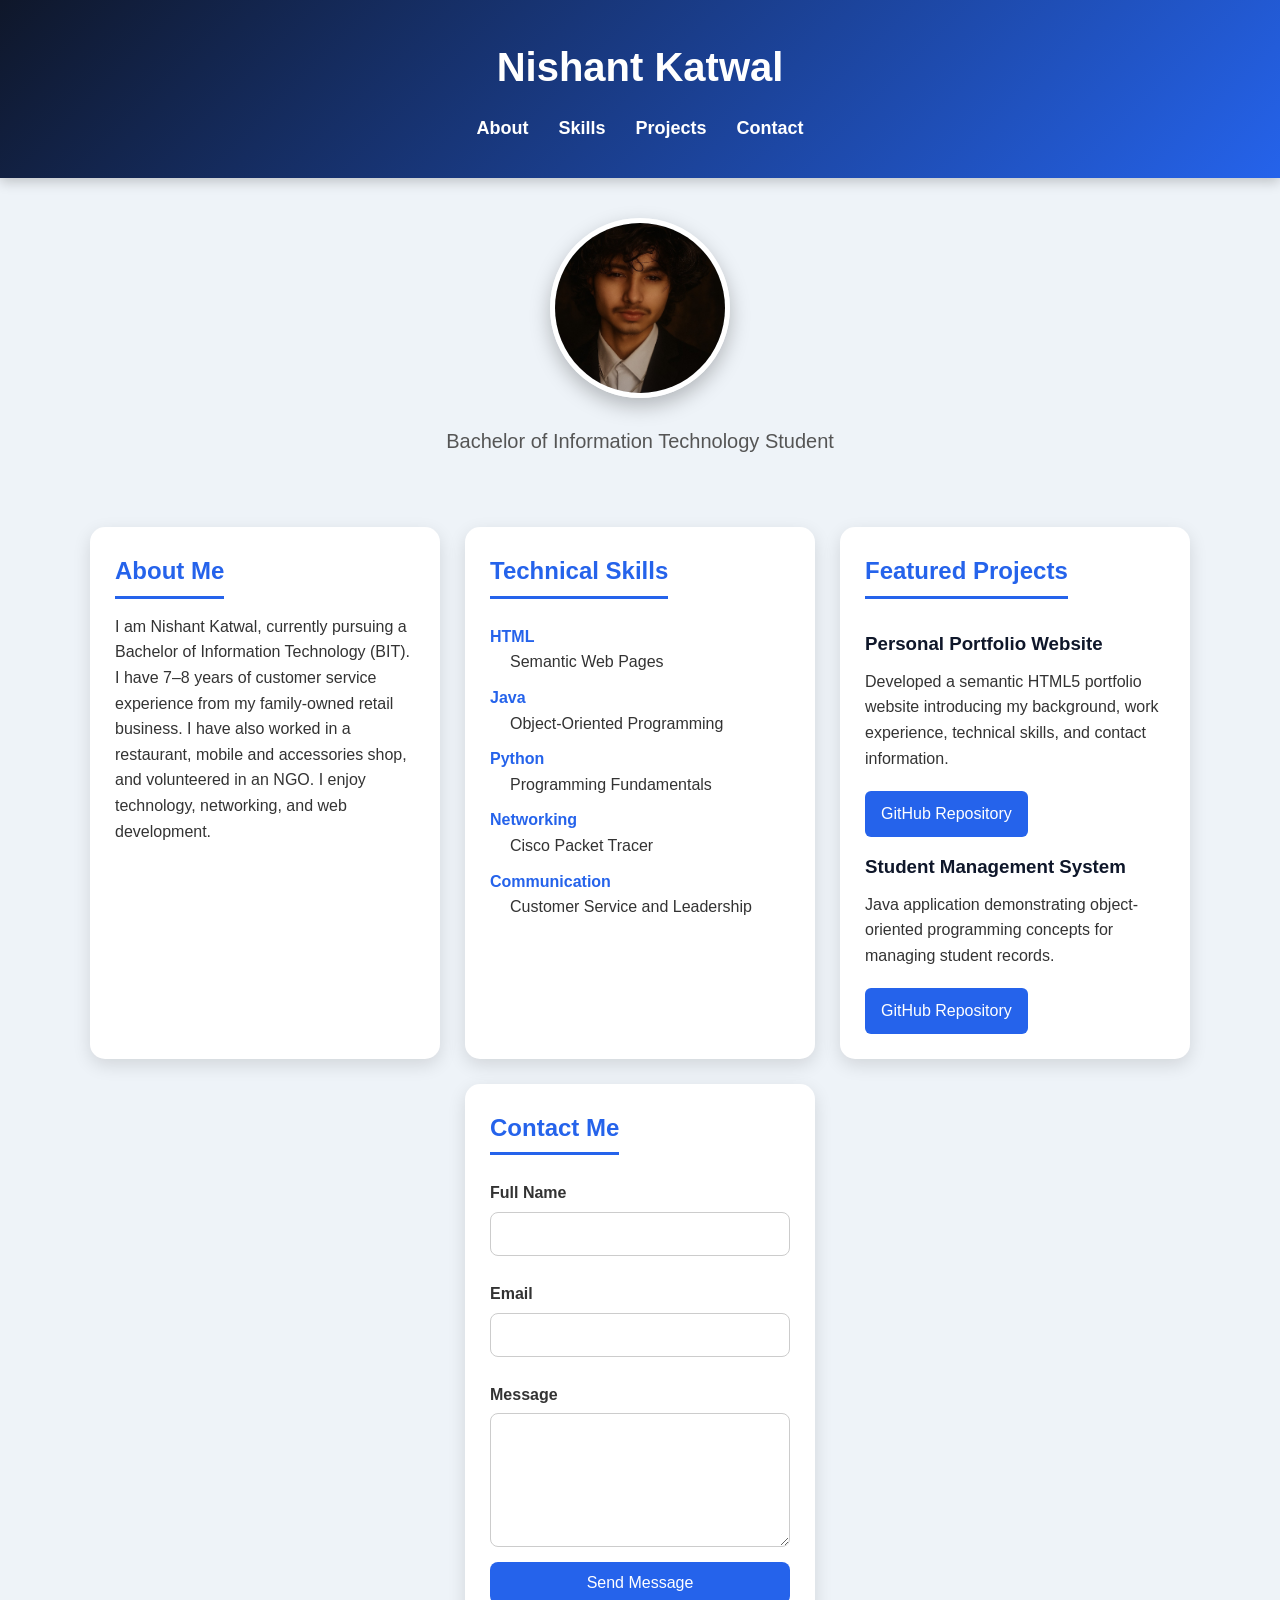
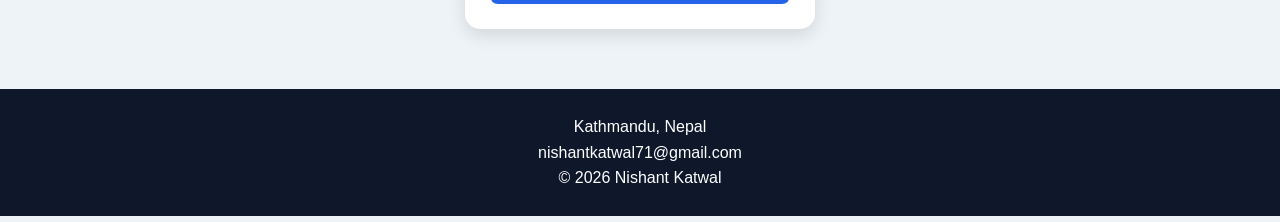
==== index.html @ 759806c1 "project" ====
<!DOCTYPE html>
<html lang="en">

<head>
    
    <title>Nishant Katwal - Personal Portfolio</title>

    <link rel="stylesheet" href="style.css">
</head>

<body>

<header>

    <h1>Nishant Katwal</h1>

    <nav>
        <ul class="nav-links">
            <li><a href="#about">About</a></li>
            <li><a href="#skills">Skills</a></li>
            <li><a href="#projects">Projects</a></li>
            <li><a href="#contact">Contact</a></li>
        </ul>
    </nav>

</header>

<main>

    <section class="hero">

        <img src="nis.jpg"
             alt="Profile picture of Nishant Katwal"
             class="profile">

        <p>
            Bachelor of Information Technology Student
        </p>

    </section>

    <div class="container">

        <section id="about" class="card">

            <h2>About Me</h2>

            <p>
                I am Nishant Katwal, currently pursuing a Bachelor of Information
                Technology (BIT). I have 7–8 years of customer service experience
                from my family-owned retail business. I have also worked in a
                restaurant, mobile and accessories shop, and volunteered in an NGO.
                I enjoy technology, networking, and web development.
            </p>

        </section>

        <section id="skills" class="card">

            <h2>Technical Skills</h2>

            <dl>

                <dt>HTML</dt>
                <dd>Semantic Web Pages</dd>

                <dt>Java</dt>
                <dd>Object-Oriented Programming</dd>

                <dt>Python</dt>
                <dd>Programming Fundamentals</dd>

                <dt>Networking</dt>
                <dd>Cisco Packet Tracer</dd>

                <dt>Communication</dt>
                <dd>Customer Service and Leadership</dd>

            </dl>

        </section>

        <section id="projects" class="card">

            <h2>Featured Projects</h2>

            <article>

                <h3>Personal Portfolio Website</h3>

                <p>
                    Developed a semantic HTML5 portfolio website introducing my
                    background, work experience, technical skills, and contact
                    information.
                </p>

                <a href="https://github.com/nishantkatwal71-beep/nishant-katwal">
                    GitHub Repository
                </a>

            </article>

            <article>

                <h3>Student Management System</h3>

                <p>
                    Java application demonstrating object-oriented programming
                    concepts for managing student records.
                </p>

                <a href="https://github.com/nishantkatwal71-beep">
                    GitHub Repository
                </a>

            </article>

        </section>

        <section id="contact" class="card">

            <h2>Contact Me</h2>

            <form>

                <label for="name">Full Name</label>

                <input
                    type="text"
                    id="name"
                    required>

                <label for="email">Email</label>

                <input
                    type="email"
                    id="email"
                    required>

                <label for="message">Message</label>

                <textarea
                    id="message"
                    rows="6"
                    required></textarea>

                <button type="submit">
                    Send Message
                </button>

            </form>

        </section>

    </div>

</main>

<footer>

    <p>Kathmandu, Nepal</p>

    <p>
        nishantkatwal71@gmail.com
    </p>

    <p>
        © 2026 Nishant Katwal
    </p>

</footer>

</body>
</html>
---- style.css ----
*{
    margin:0;
    padding:0;
    box-sizing:border-box;
}


html{
    scroll-behavior:smooth;
}

body{
    font-family:Arial, Helvetica, sans-serif;
    background:#eef3f8;
    color:#333;
    line-height:1.6;
}

header{
    background:linear-gradient(135deg,#0f172a,#2563eb);
    color:white;
    text-align:center;
    padding:35px 20px;
    box-shadow:0 4px 12px rgba(0,0,0,.2);
}

header h1{
    font-size:40px;
    margin-bottom:15px;
}


.nav-links{
    list-style:none;
    display:flex;
    justify-content:center;
    gap:30px;
}

.nav-links a{
    color:white;
    text-decoration:none;
    font-size:18px;
    font-weight:bold;
    transition:.3s;
}

.nav-links a:hover{
    color:#ffd43b;
}


.hero{
    text-align:center;
    padding:40px 20px;
}

.profile{
    width:180px;
    height:180px;
    object-fit:cover;
    border-radius:50%;
    border:5px solid white;
    box-shadow:0 8px 20px rgba(0,0,0,.25);
}

.hero p{
    margin-top:20px;
    font-size:20px;
    color:#555;
}

/* Container */
.container{
    max-width:1200px;
    margin:auto;
    display:flex;
    flex-wrap:wrap;
    justify-content:center;
    gap:25px;
    padding:30px;
}

/* Cards */
.card{
    background:white;
    width:350px;
    padding:25px;
    border-radius:15px;
    box-shadow:0 6px 18px rgba(0,0,0,.12);
    transition:.3s;
}

.card:hover{
    transform:translateY(-8px);
    box-shadow:0 12px 28px rgba(0,0,0,.18);
}

.card h2{
    color:#2563eb;
    margin-bottom:15px;
    border-bottom:3px solid #2563eb;
    display:inline-block;
    padding-bottom:5px;
}

.card h3{
    color:#0f172a;
    margin:15px 0 10px;
}

.card p{
    margin-bottom:10px;
}

/* Skills */
dt{
    font-weight:bold;
    color:#2563eb;
    margin-top:10px;
}

dd{
    margin-left:20px;
    margin-bottom:10px;
}

/* Links */
.card a{
    display:inline-block;
    margin-top:10px;
    color:white;
    background:#2563eb;
    text-decoration:none;
    padding:10px 16px;
    border-radius:6px;
    transition:.3s;
}

.card a:hover{
    background:#1d4ed8;
}


form{
    display:flex;
    flex-direction:column;
}

label{
    margin-top:10px;
    font-weight:bold;
}

input,
textarea{
    margin-top:6px;
    margin-bottom:15px;
    padding:12px;
    border:1px solid #ccc;
    border-radius:8px;
    font-size:16px;
}

input:focus,
textarea:focus{
    outline:none;
    border-color:#2563eb;
    box-shadow:0 0 8px rgba(37,99,235,.3);
}

button{
    padding:12px;
    border:none;
    border-radius:8px;
    background:#2563eb;
    color:white;
    font-size:16px;
    cursor:pointer;
    transition:.3s;
}

button:hover{
    background:#1d4ed8;
}


footer{
    background:#0f172a;
    color:white;
    text-align:center;
    padding:25px;
    margin-top:30px;
}


@media(max-width:768px){

.nav-links{
    flex-direction:column;
    gap:15px;
}

.container{
    flex-direction:column;
    align-items:center;
}

.card{
    width:95%;
}

header h1{
    font-size:30px;
}

.profile{
    width:140px;
    height:140px;
}
}
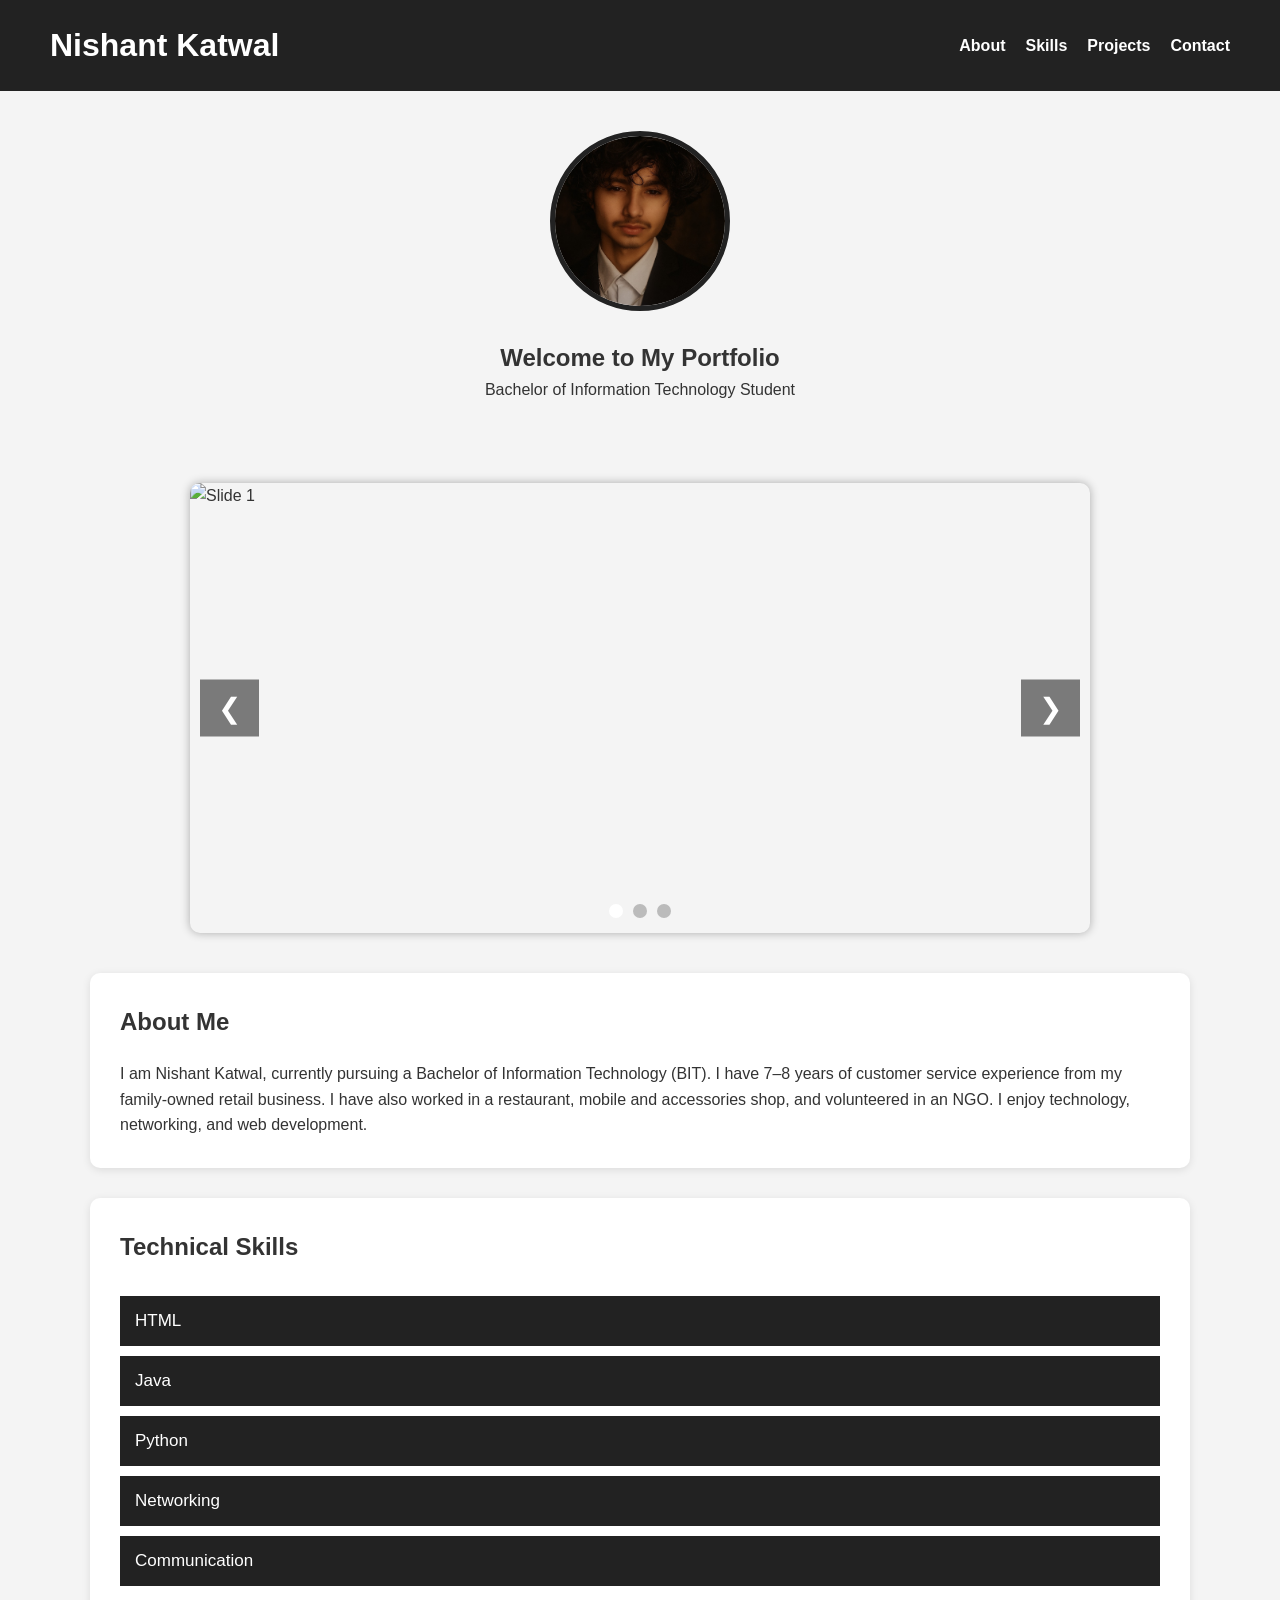
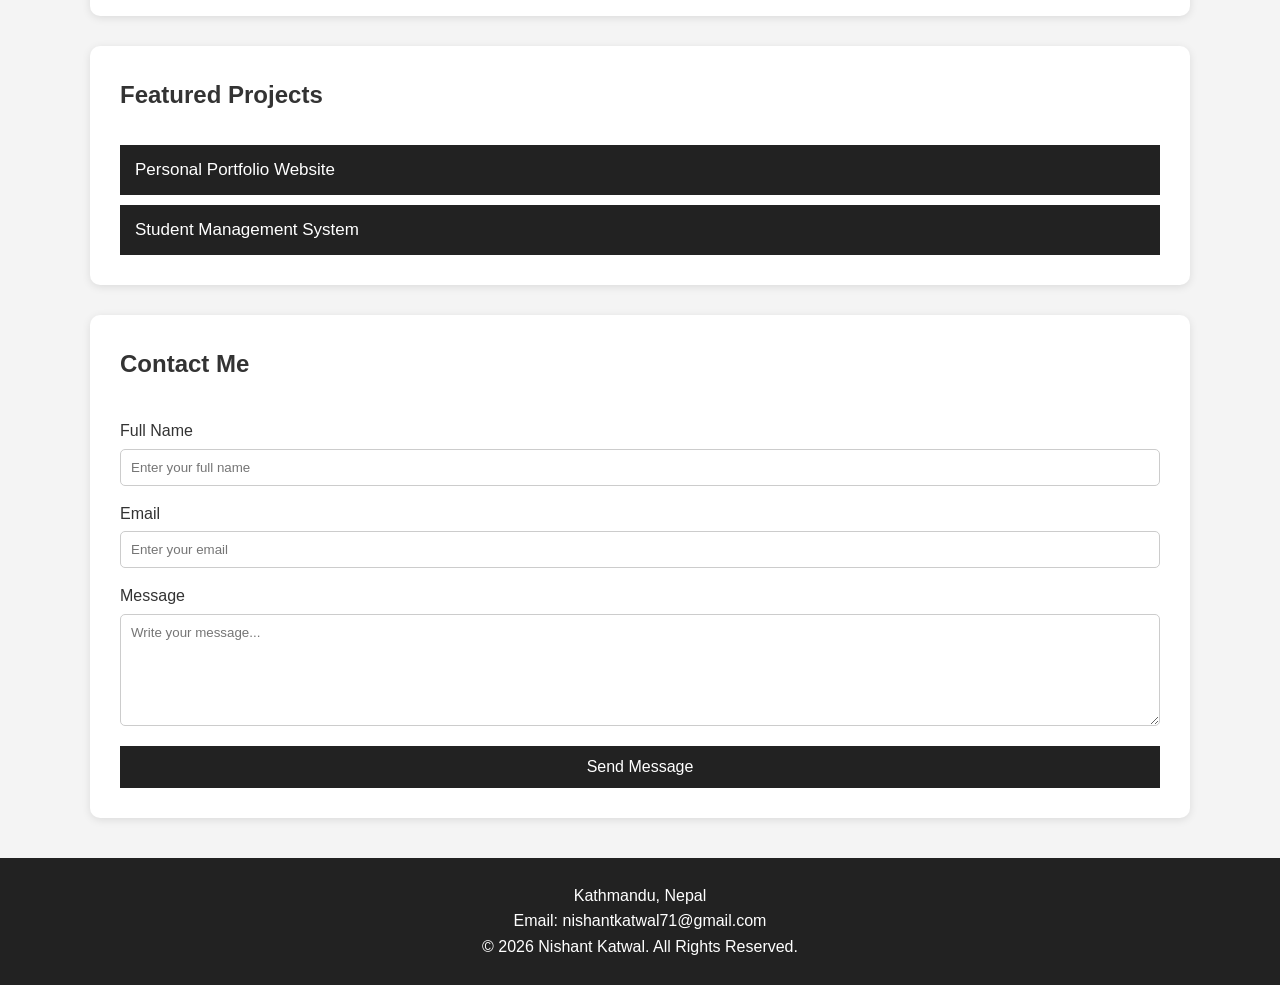
==== commit 1791a663: "project" ====
--- a/index.html
+++ b/index.html
@@ -1,8 +1,8 @@
 <!DOCTYPE html>
 <html lang="en">
-
 <head>
-    
+    <meta charset="UTF-8">
+    <meta name="viewport" content="width=device-width, initial-scale=1.0">
     <title>Nishant Katwal - Personal Portfolio</title>
 
     <link rel="stylesheet" href="style.css">
@@ -30,16 +30,40 @@
     <section class="hero">
 
         <img src="nis.jpg"
-             alt="Profile picture of Nishant Katwal"
+             alt="Profile Picture"
              class="profile">
 
-        <p>
-            Bachelor of Information Technology Student
-        </p>
+        <h2>Welcome to My Portfolio</h2>
+
+        <p>Bachelor of Information Technology Student</p>
 
     </section>
 
+    <!-- IMAGE SLIDER -->
+
+    <section class="slider">
+
+        <div class="slides">
+
+            <img src="images/slide1.jpg" alt="Slide 1">
+
+            <img src="images/slide2.jpg" alt="Slide 2">
+
+            <img src="images/slide3.jpg" alt="Slide 3">
+
+        </div>
+
+        <button class="prev">&#10094;</button>
+
+        <button class="next">&#10095;</button>
+
+        <div class="dots"></div>
+
+    </section>
+
     <div class="container">
+
+        <!-- ABOUT -->
 
         <section id="about" class="card">
 
@@ -55,38 +79,48 @@
 
         </section>
 
+        <!-- SKILLS -->
+
         <section id="skills" class="card">
 
             <h2>Technical Skills</h2>
 
-            <dl>
-
-                <dt>HTML</dt>
-                <dd>Semantic Web Pages</dd>
-
-                <dt>Java</dt>
-                <dd>Object-Oriented Programming</dd>
-
-                <dt>Python</dt>
-                <dd>Programming Fundamentals</dd>
-
-                <dt>Networking</dt>
-                <dd>Cisco Packet Tracer</dd>
-
-                <dt>Communication</dt>
-                <dd>Customer Service and Leadership</dd>
-
-            </dl>
-
-        </section>
+            <button class="accordion">HTML</button>
+            <div class="panel">
+                <p>Semantic HTML5 Web Development</p>
+            </div>
+
+            <button class="accordion">Java</button>
+            <div class="panel">
+                <p>Object-Oriented Programming</p>
+            </div>
+
+            <button class="accordion">Python</button>
+            <div class="panel">
+                <p>Programming Fundamentals</p>
+            </div>
+
+            <button class="accordion">Networking</button>
+            <div class="panel">
+                <p>Cisco Packet Tracer, Basic Routing & Switching</p>
+            </div>
+
+            <button class="accordion">Communication</button>
+            <div class="panel">
+                <p>Customer Service, Leadership and Teamwork</p>
+            </div>
+
+        </section>
+
+        <!-- PROJECTS -->
 
         <section id="projects" class="card">
 
             <h2>Featured Projects</h2>
 
-            <article>
-
-                <h3>Personal Portfolio Website</h3>
+            <button class="accordion">Personal Portfolio Website</button>
+
+            <div class="panel">
 
                 <p>
                     Developed a semantic HTML5 portfolio website introducing my
@@ -94,28 +128,30 @@
                     information.
                 </p>
 
-                <a href="https://github.com/nishantkatwal71-beep/nishant-katwal">
+                <a href="https://github.com/nishantkatwal71-beep/nishant-katwal" target="_blank">
                     GitHub Repository
                 </a>
 
-            </article>
-
-            <article>
-
-                <h3>Student Management System</h3>
+            </div>
+
+            <button class="accordion">Student Management System</button>
+
+            <div class="panel">
 
                 <p>
                     Java application demonstrating object-oriented programming
                     concepts for managing student records.
                 </p>
 
-                <a href="https://github.com/nishantkatwal71-beep">
+                <a href="https://github.com/nishantkatwal71-beep" target="_blank">
                     GitHub Repository
                 </a>
 
-            </article>
-
-        </section>
+            </div>
+
+        </section>
+
+        <!-- CONTACT -->
 
         <section id="contact" class="card">
 
@@ -128,6 +164,7 @@
                 <input
                     type="text"
                     id="name"
+                    placeholder="Enter your full name"
                     required>
 
                 <label for="email">Email</label>
@@ -135,6 +172,7 @@
                 <input
                     type="email"
                     id="email"
+                    placeholder="Enter your email"
                     required>
 
                 <label for="message">Message</label>
@@ -142,6 +180,7 @@
                 <textarea
                     id="message"
                     rows="6"
+                    placeholder="Write your message..."
                     required></textarea>
 
                 <button type="submit">
@@ -160,15 +199,13 @@
 
     <p>Kathmandu, Nepal</p>
 
-    <p>
-        nishantkatwal71@gmail.com
-    </p>
-
-    <p>
-        © 2026 Nishant Katwal
-    </p>
+    <p>Email: nishantkatwal71@gmail.com</p>
+
+    <p>© 2026 Nishant Katwal. All Rights Reserved.</p>
 
 </footer>
+
+<script src="slider.js"></script>
 
 </body>
 </html>
--- a/style.css
+++ b/style.css
@@ -1,55 +1,50 @@
-
 *{
     margin:0;
     padding:0;
     box-sizing:border-box;
-}
-
+    font-family:Arial, Helvetica, sans-serif;
+}
 
 html{
     scroll-behavior:smooth;
 }
 
 body{
-    font-family:Arial, Helvetica, sans-serif;
-    background:#eef3f8;
+    background:#f4f4f4;
     color:#333;
     line-height:1.6;
 }
 
+/* Header */
+
 header{
-    background:linear-gradient(135deg,#0f172a,#2563eb);
-    color:white;
-    text-align:center;
-    padding:35px 20px;
-    box-shadow:0 4px 12px rgba(0,0,0,.2);
-}
-
-header h1{
-    font-size:40px;
-    margin-bottom:15px;
-}
-
+    background:#222;
+    color:white;
+    padding:20px 50px;
+    display:flex;
+    justify-content:space-between;
+    align-items:center;
+    flex-wrap:wrap;
+}
 
 .nav-links{
     list-style:none;
     display:flex;
-    justify-content:center;
-    gap:30px;
+    gap:20px;
 }
 
 .nav-links a{
     color:white;
     text-decoration:none;
-    font-size:18px;
     font-weight:bold;
     transition:.3s;
 }
 
 .nav-links a:hover{
-    color:#ffd43b;
-}
-
+    color:#00bfff;
+}
+
+/* Hero */
 
 .hero{
     text-align:center;
@@ -59,164 +54,203 @@
 .profile{
     width:180px;
     height:180px;
+    border-radius:50%;
     object-fit:cover;
+    border:5px solid #222;
+    margin-bottom:20px;
+}
+
+/* ===================== */
+/* IMAGE SLIDER */
+/* ===================== */
+
+.slider{
+    position:relative;
+    width:90%;
+    max-width:900px;
+    margin:40px auto;
+    overflow:hidden;
+    border-radius:10px;
+    box-shadow:0 0 10px rgba(0,0,0,.3);
+}
+
+.slides{
+    display:flex;
+    transition:transform .5s ease-in-out;
+    will-change:transform;
+}
+
+.slides img{
+    width:100%;
+    flex-shrink:0;
+    object-fit:cover;
+    max-width:100%;
+    height:450px;
+}
+
+.prev,
+.next{
+    position:absolute;
+    top:50%;
+    transform:translateY(-50%);
+    border:none;
+    background:rgba(0,0,0,.5);
+    color:white;
+    font-size:28px;
+    padding:12px 18px;
+    cursor:pointer;
+    z-index:100;
+}
+
+.prev{
+    left:10px;
+}
+
+.next{
+    right:10px;
+}
+
+.prev:hover,
+.next:hover{
+    background:#000;
+}
+
+.dots{
+    position:absolute;
+    bottom:15px;
+    width:100%;
+    display:flex;
+    justify-content:center;
+    gap:10px;
+}
+
+.dot{
+    width:14px;
+    height:14px;
+    background:#bbb;
     border-radius:50%;
-    border:5px solid white;
-    box-shadow:0 8px 20px rgba(0,0,0,.25);
-}
-
-.hero p{
+    cursor:pointer;
+}
+
+.dot.active{
+    background:white;
+}
+
+/* ===================== */
+
+.container{
+    width:90%;
+    max-width:1100px;
+    margin:40px auto;
+}
+
+.card{
+    background:white;
+    margin-bottom:30px;
+    padding:30px;
+    border-radius:10px;
+    box-shadow:0 2px 8px rgba(0,0,0,.1);
+}
+
+.card h2{
+    margin-bottom:20px;
+}
+
+/* Accordion */
+
+.accordion{
+    width:100%;
+    text-align:left;
+    border:none;
+    outline:none;
+    padding:15px;
+    background:#222;
+    color:white;
+    cursor:pointer;
+    margin-top:10px;
+    font-size:17px;
+    transition:.3s;
+}
+
+.accordion:hover{
+    background:#444;
+}
+
+.panel{
+    max-height:0;
+    overflow:hidden;
+    background:#f8f8f8;
+    transition:max-height .3s ease;
+    padding:0 15px;
+}
+
+.panel p{
+    padding:15px 0;
+}
+
+/* Contact Form */
+
+form{
+    display:flex;
+    flex-direction:column;
+}
+
+form label{
+    margin-top:15px;
+    margin-bottom:5px;
+}
+
+form input,
+form textarea{
+    padding:10px;
+    border:1px solid #ccc;
+    border-radius:5px;
+}
+
+form button{
     margin-top:20px;
-    font-size:20px;
-    color:#555;
-}
-
-/* Container */
-.container{
-    max-width:1200px;
-    margin:auto;
-    display:flex;
+    padding:12px;
+    background:#222;
+    color:white;
+    border:none;
+    cursor:pointer;
+    font-size:16px;
+}
+
+form button:hover{
+    background:#444;
+}
+
+/* Footer */
+
+footer{
+    background:#222;
+    color:white;
+    text-align:center;
+    padding:25px;
+}
+
+/* Responsive */
+
+@media(max-width:768px){
+
+header{
+    flex-direction:column;
+}
+
+.nav-links{
+    margin-top:20px;
     flex-wrap:wrap;
     justify-content:center;
-    gap:25px;
-    padding:30px;
-}
-
-/* Cards */
-.card{
-    background:white;
-    width:350px;
-    padding:25px;
-    border-radius:15px;
-    box-shadow:0 6px 18px rgba(0,0,0,.12);
-    transition:.3s;
-}
-
-.card:hover{
-    transform:translateY(-8px);
-    box-shadow:0 12px 28px rgba(0,0,0,.18);
-}
-
-.card h2{
-    color:#2563eb;
-    margin-bottom:15px;
-    border-bottom:3px solid #2563eb;
-    display:inline-block;
-    padding-bottom:5px;
-}
-
-.card h3{
-    color:#0f172a;
-    margin:15px 0 10px;
-}
-
-.card p{
-    margin-bottom:10px;
-}
-
-/* Skills */
-dt{
-    font-weight:bold;
-    color:#2563eb;
-    margin-top:10px;
-}
-
-dd{
-    margin-left:20px;
-    margin-bottom:10px;
-}
-
-/* Links */
-.card a{
-    display:inline-block;
-    margin-top:10px;
-    color:white;
-    background:#2563eb;
-    text-decoration:none;
-    padding:10px 16px;
-    border-radius:6px;
-    transition:.3s;
-}
-
-.card a:hover{
-    background:#1d4ed8;
-}
-
-
-form{
-    display:flex;
-    flex-direction:column;
-}
-
-label{
-    margin-top:10px;
-    font-weight:bold;
-}
-
-input,
-textarea{
-    margin-top:6px;
-    margin-bottom:15px;
-    padding:12px;
-    border:1px solid #ccc;
-    border-radius:8px;
-    font-size:16px;
-}
-
-input:focus,
-textarea:focus{
-    outline:none;
-    border-color:#2563eb;
-    box-shadow:0 0 8px rgba(37,99,235,.3);
-}
-
-button{
-    padding:12px;
-    border:none;
-    border-radius:8px;
-    background:#2563eb;
-    color:white;
-    font-size:16px;
-    cursor:pointer;
-    transition:.3s;
-}
-
-button:hover{
-    background:#1d4ed8;
-}
-
-
-footer{
-    background:#0f172a;
-    color:white;
-    text-align:center;
-    padding:25px;
-    margin-top:30px;
-}
-
-
-@media(max-width:768px){
-
-.nav-links{
-    flex-direction:column;
-    gap:15px;
-}
-
-.container{
-    flex-direction:column;
-    align-items:center;
-}
-
-.card{
-    width:95%;
-}
-
-header h1{
-    font-size:30px;
+}
+
+.slides img{
+    height:250px;
 }
 
 .profile{
     width:140px;
     height:140px;
 }
+
 }
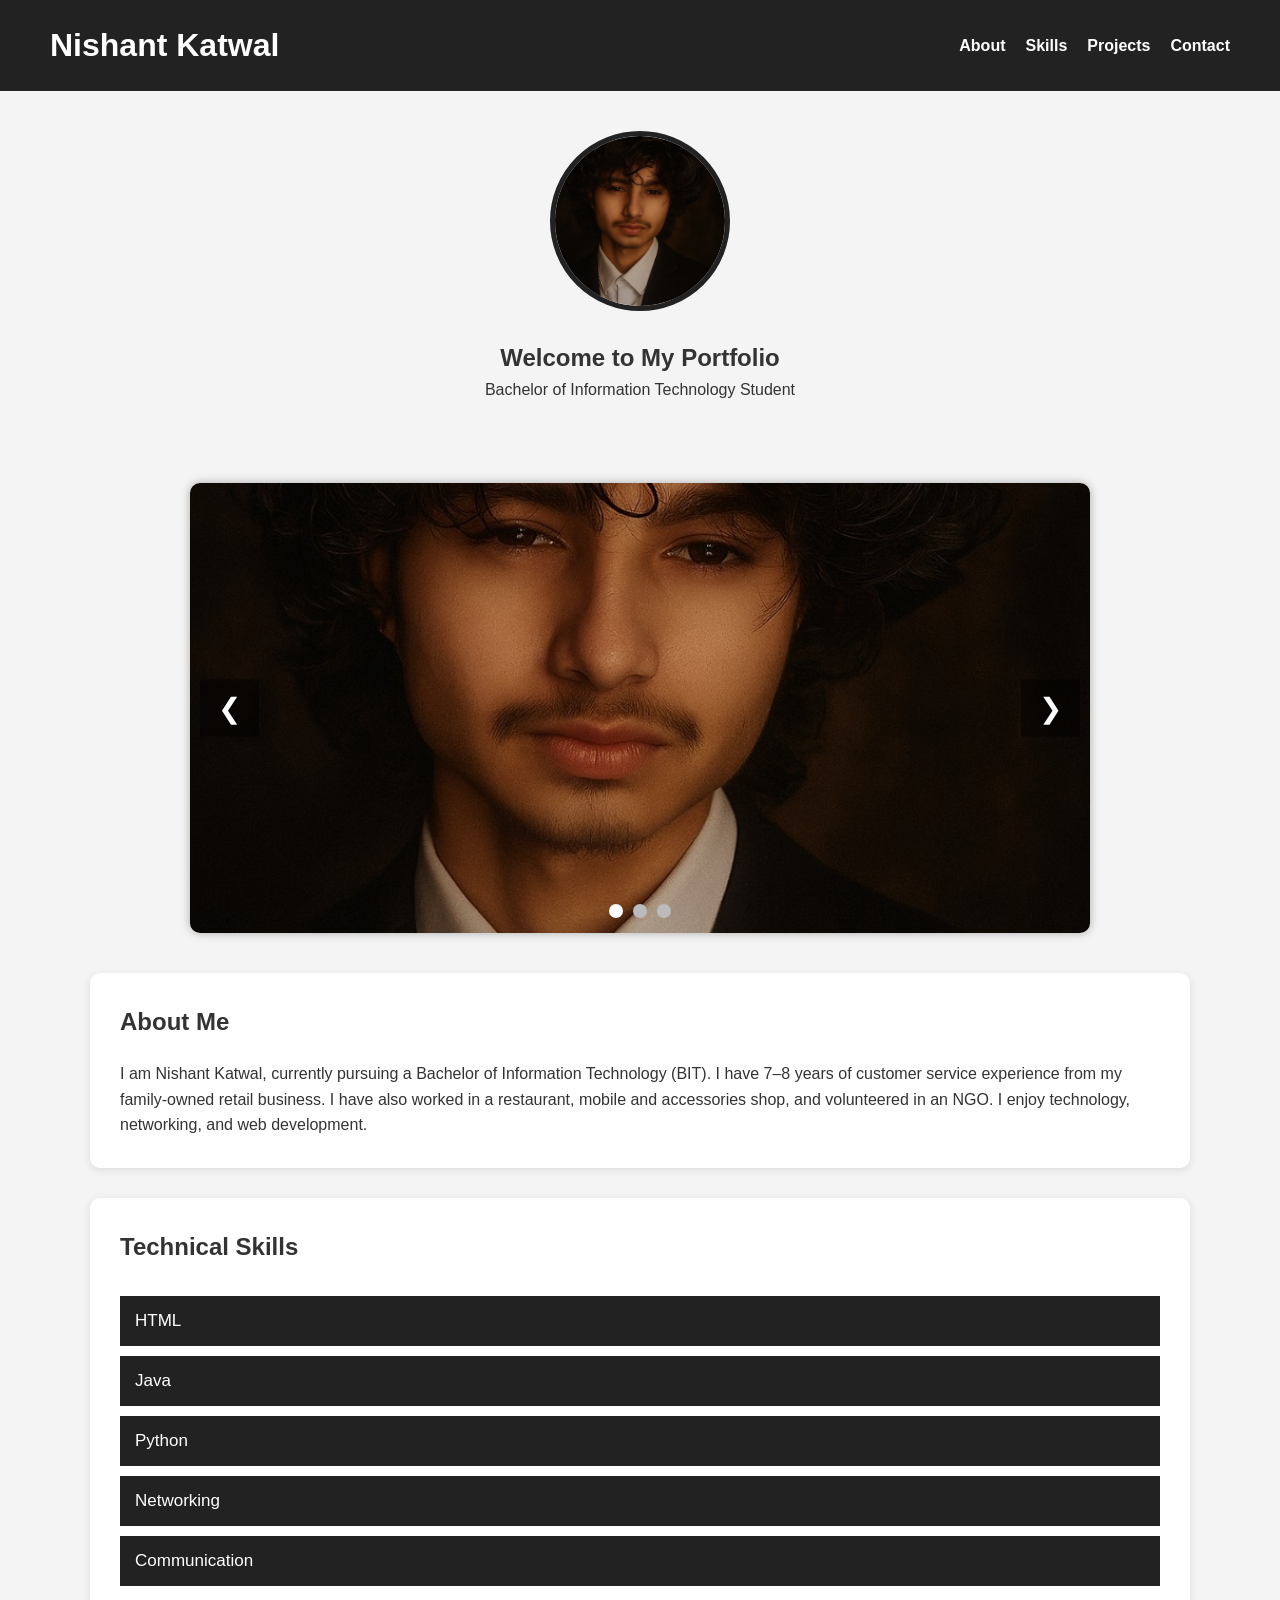
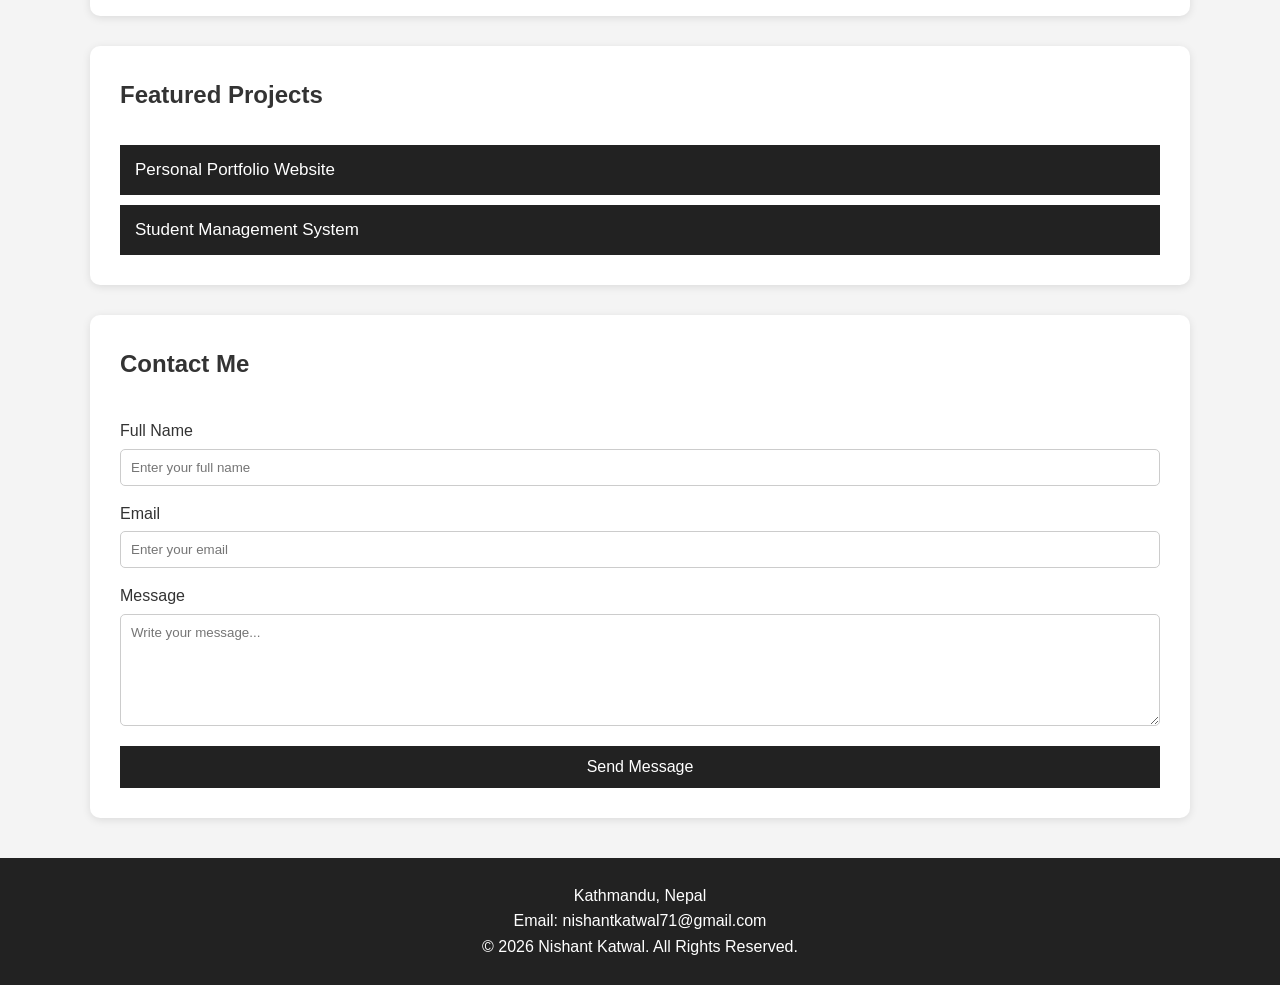
==== commit 4ff00dd6: "project" ====
--- a/index.html
+++ b/index.html
@@ -45,11 +45,11 @@
 
         <div class="slides">
 
-            <img src="images/slide1.jpg" alt="Slide 1">
-
-            <img src="images/slide2.jpg" alt="Slide 2">
-
-            <img src="images/slide3.jpg" alt="Slide 3">
+            <img src="nis.jpg" alt="Slide 1">
+
+            <img src="s.jpg" alt="Slide 2">
+
+            <img src="ss.jpg" alt="Slide 3">
 
         </div>
 
